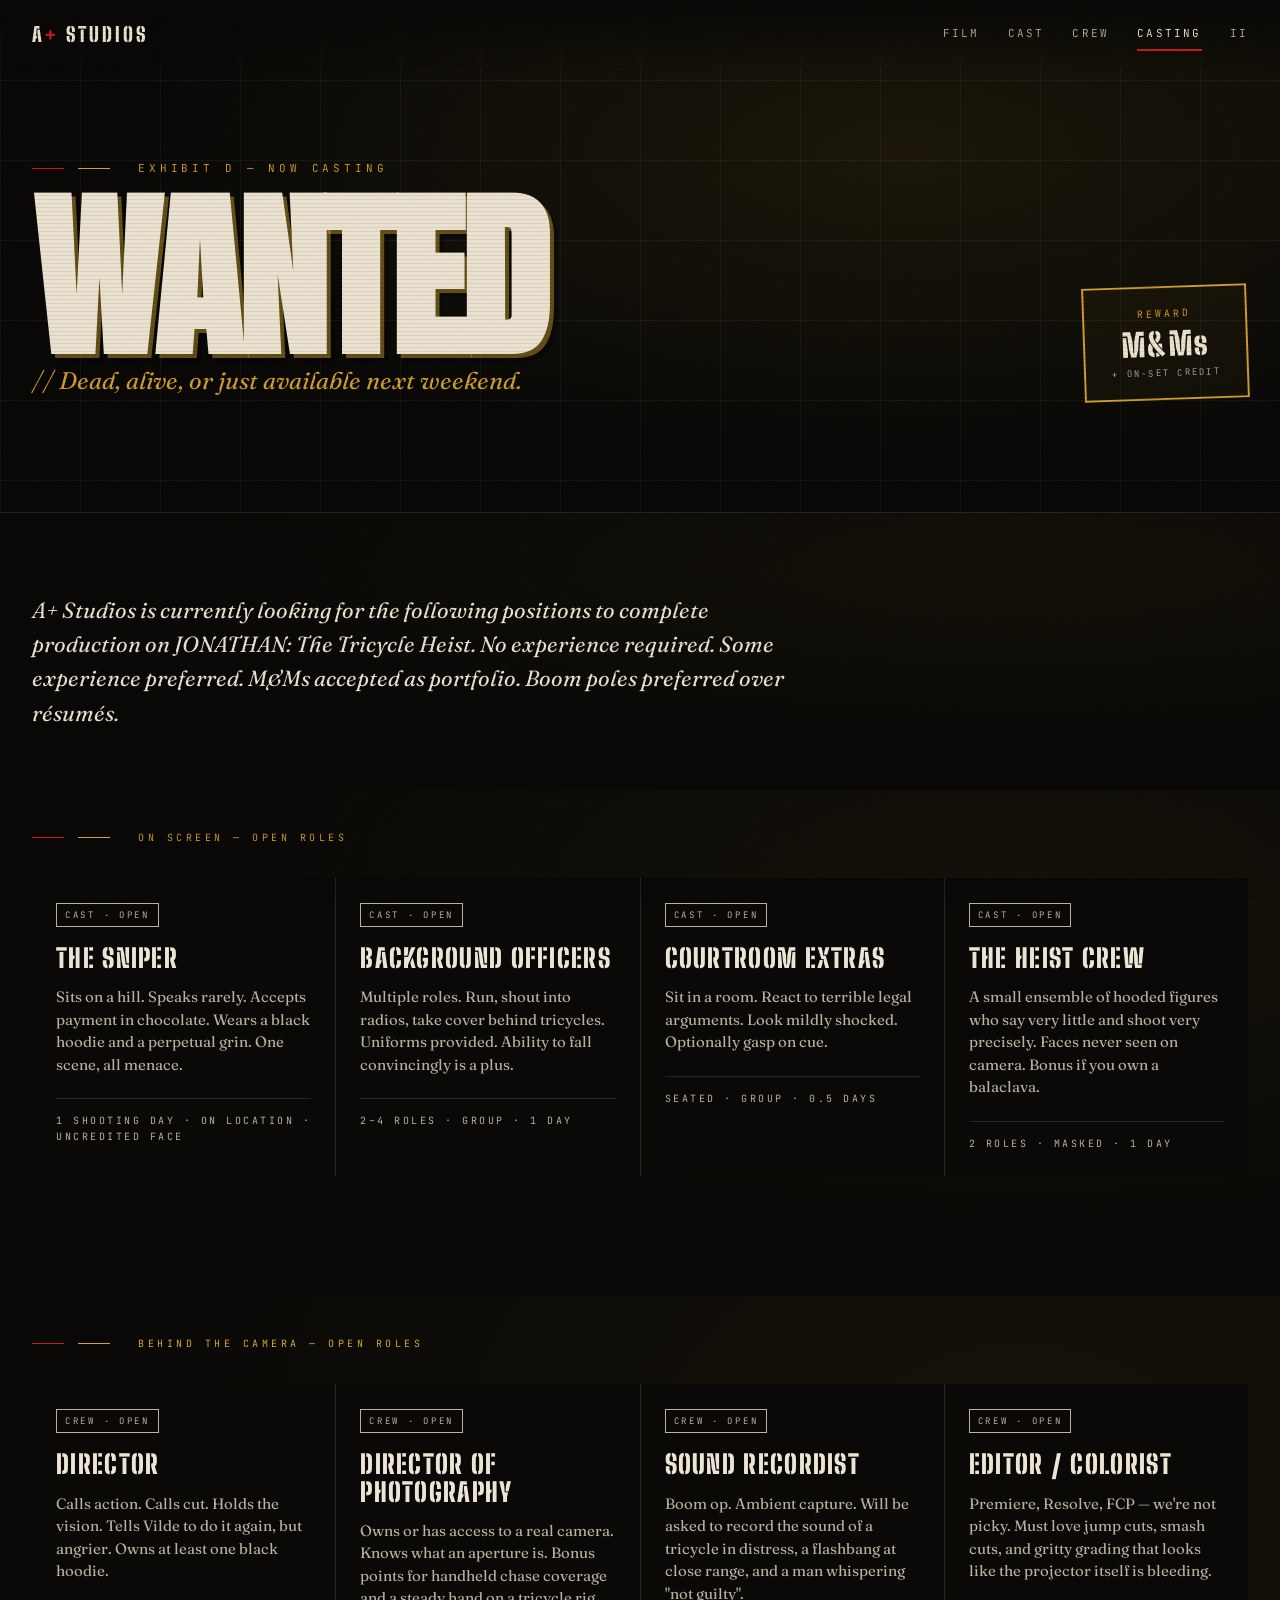
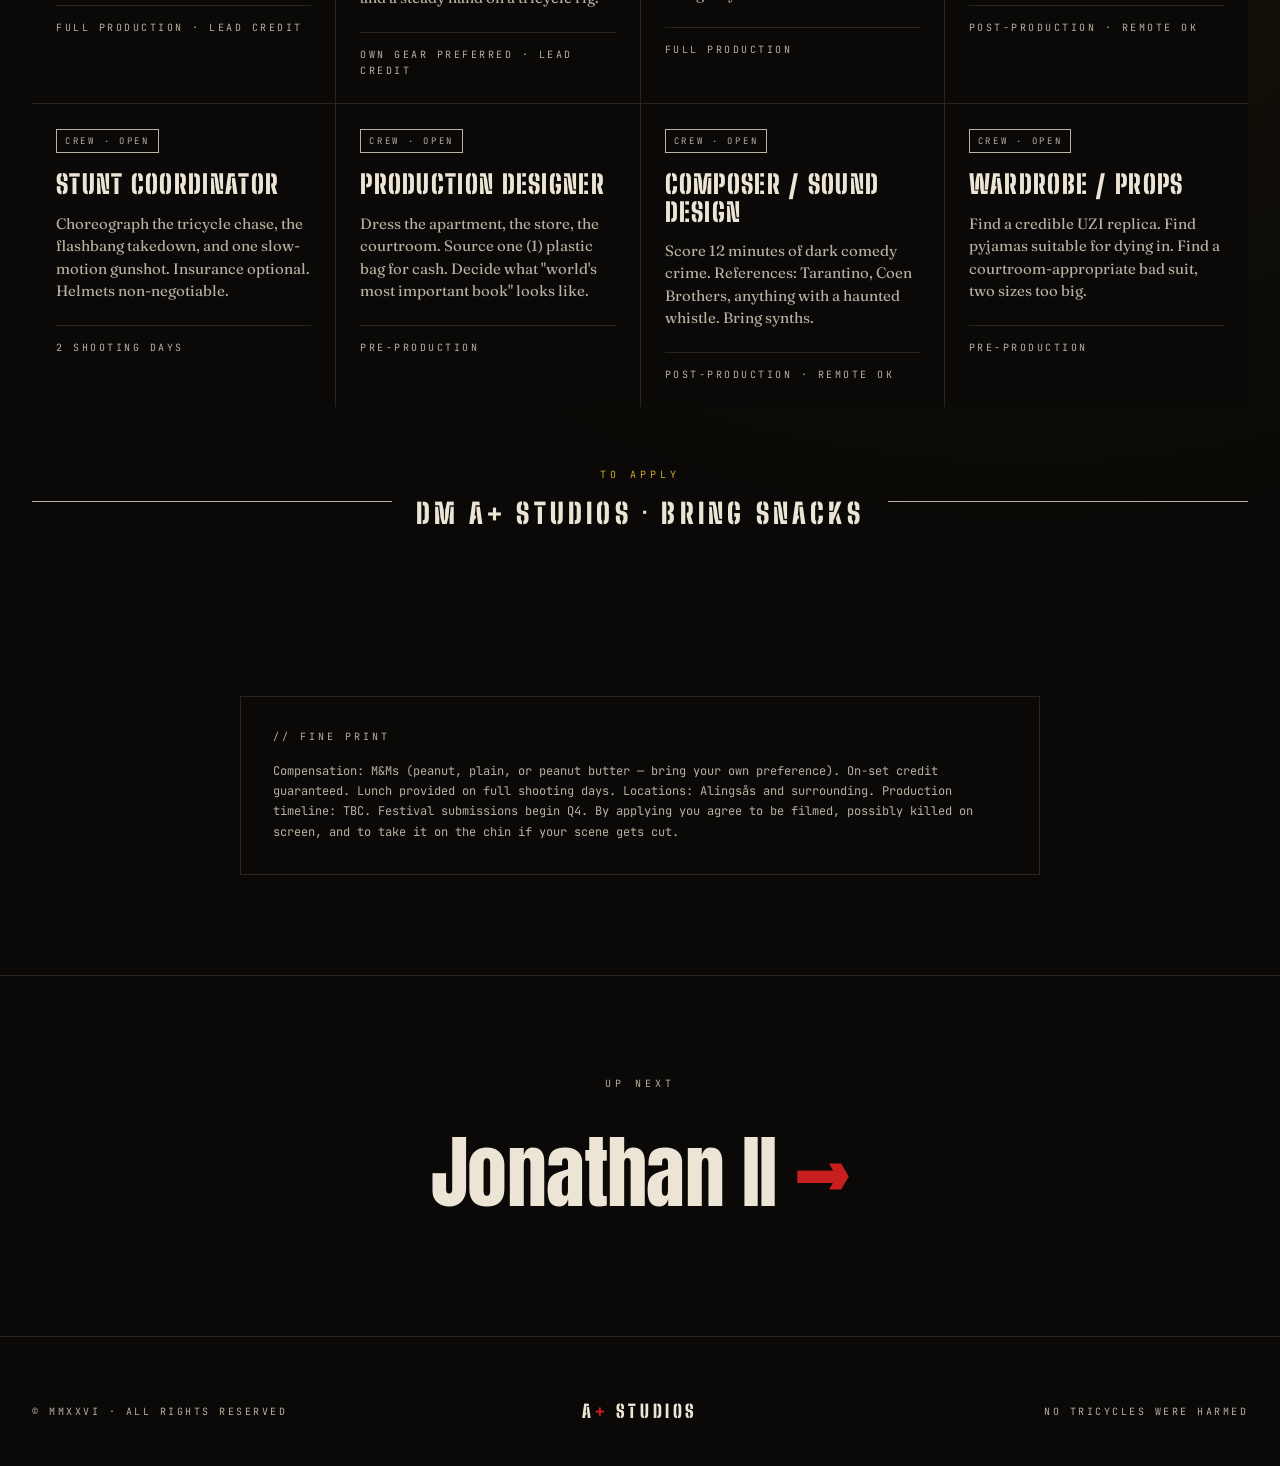
==== casting.html @ 8ca0fcd7 "Add files via upload" ====
<!DOCTYPE html>
<html lang="en">
<head>
<meta charset="UTF-8" />
<meta name="viewport" content="width=device-width, initial-scale=1.0" />
<title>Casting — JONATHAN: The Tricycle Heist</title>
<link rel="preconnect" href="https://fonts.googleapis.com" />
<link rel="preconnect" href="https://fonts.gstatic.com" crossorigin />
<link href="https://fonts.googleapis.com/css2?family=Anton&family=Big+Shoulders+Stencil+Display:wght@400;700;900&family=Fraunces:ital,opsz,wght@0,9..144,400;0,9..144,700;1,9..144,400&family=JetBrains+Mono:wght@400;500;700&display=swap" rel="stylesheet" />
<link rel="stylesheet" href="styles.css" />
</head>
<body>

<nav>
  <div class="logo"><a href="index.html">A<span>+</span> STUDIOS</a></div>
  <div class="nav-links">
    <a href="index.html">Film</a>
    <a href="cast.html">Cast</a>
    <a href="crew.html">Crew</a>
    <a href="casting.html" class="current">Casting</a>
    <a href="jonathan-ii.html">II</a>
  </div>
</nav>

<!-- ============ PAGE HERO ============ -->
<section class="page-hero" style="background: radial-gradient(ellipse at 70% 30%, rgba(212, 167, 44, 0.10) 0%, transparent 60%), var(--ink);">
  <div class="page-hero-inner">
    <div class="page-kicker" style="color: var(--piss);">
      <span style="background:var(--piss);width:32px;height:1px;display:inline-block;margin-right:14px;"></span>
      Exhibit D — Now Casting
    </div>

    <div class="casting-header">
      <div>
        <h1 class="wanted-title">WANTED</h1>
        <p class="wanted-sub">// Dead, alive, or just available next weekend.</p>
      </div>
      <div class="reward-box">
        <div class="reward-label">Reward</div>
        <div class="reward-amount">M&amp;Ms</div>
        <div class="reward-fine">+ on-set credit</div>
      </div>
    </div>
  </div>
</section>

<!-- ============ INTRO ============ -->
<section class="section casting-section" style="padding-top: 80px; padding-bottom: 60px;">
  <p style="font-family:'Fraunces',serif;font-style:italic;font-size:clamp(18px,2vw,22px);color:var(--bone);max-width:780px;line-height:1.55;">
    A+ Studios is currently looking for the following positions to complete production on <em>JONATHAN: The Tricycle Heist</em>. No experience required. Some experience preferred. M&amp;Ms accepted as portfolio. Boom poles preferred over résumés.
  </p>
</section>

<!-- ============ ON-SCREEN ============ -->
<section class="section casting-section" style="padding-top: 40px; padding-bottom: 60px;">
  <div class="section-label" style="color: var(--piss);">
    <span style="background:var(--piss);width:32px;height:1px;display:inline-block;margin-right:14px;"></span>
    On Screen — Open Roles
  </div>

  <div class="open-grid">
    <div class="open-card">
      <div class="open-tag">CAST · OPEN</div>
      <div class="open-role">The Sniper</div>
      <p class="open-desc">Sits on a hill. Speaks rarely. Accepts payment in chocolate. Wears a black hoodie and a perpetual grin. One scene, all menace.</p>
      <div class="open-meta">1 SHOOTING DAY · ON LOCATION · UNCREDITED FACE</div>
    </div>
    <div class="open-card">
      <div class="open-tag">CAST · OPEN</div>
      <div class="open-role">Background Officers</div>
      <p class="open-desc">Multiple roles. Run, shout into radios, take cover behind tricycles. Uniforms provided. Ability to fall convincingly is a plus.</p>
      <div class="open-meta">2–4 ROLES · GROUP · 1 DAY</div>
    </div>
    <div class="open-card">
      <div class="open-tag">CAST · OPEN</div>
      <div class="open-role">Courtroom Extras</div>
      <p class="open-desc">Sit in a room. React to terrible legal arguments. Look mildly shocked. Optionally gasp on cue.</p>
      <div class="open-meta">SEATED · GROUP · 0.5 DAYS</div>
    </div>
    <div class="open-card">
      <div class="open-tag">CAST · OPEN</div>
      <div class="open-role">The Heist Crew</div>
      <p class="open-desc">A small ensemble of hooded figures who say very little and shoot very precisely. Faces never seen on camera. Bonus if you own a balaclava.</p>
      <div class="open-meta">2 ROLES · MASKED · 1 DAY</div>
    </div>
  </div>
</section>

<!-- ============ BEHIND CAMERA ============ -->
<section class="section casting-section" style="padding-top: 40px;">
  <div class="section-label" style="color: var(--piss);">
    <span style="background:var(--piss);width:32px;height:1px;display:inline-block;margin-right:14px;"></span>
    Behind the Camera — Open Roles
  </div>

  <div class="open-grid">
    <div class="open-card">
      <div class="open-tag">CREW · OPEN</div>
      <div class="open-role">Director</div>
      <p class="open-desc">Calls action. Calls cut. Holds the vision. Tells Vilde to do it again, but angrier. Owns at least one black hoodie.</p>
      <div class="open-meta">FULL PRODUCTION · LEAD CREDIT</div>
    </div>
    <div class="open-card">
      <div class="open-tag">CREW · OPEN</div>
      <div class="open-role">Director of Photography</div>
      <p class="open-desc">Owns or has access to a real camera. Knows what an aperture is. Bonus points for handheld chase coverage and a steady hand on a tricycle rig.</p>
      <div class="open-meta">OWN GEAR PREFERRED · LEAD CREDIT</div>
    </div>
    <div class="open-card">
      <div class="open-tag">CREW · OPEN</div>
      <div class="open-role">Sound Recordist</div>
      <p class="open-desc">Boom op. Ambient capture. Will be asked to record the sound of a tricycle in distress, a flashbang at close range, and a man whispering "not guilty".</p>
      <div class="open-meta">FULL PRODUCTION</div>
    </div>
    <div class="open-card">
      <div class="open-tag">CREW · OPEN</div>
      <div class="open-role">Editor / Colorist</div>
      <p class="open-desc">Premiere, Resolve, FCP — we're not picky. Must love jump cuts, smash cuts, and gritty grading that looks like the projector itself is bleeding.</p>
      <div class="open-meta">POST-PRODUCTION · REMOTE OK</div>
    </div>
    <div class="open-card">
      <div class="open-tag">CREW · OPEN</div>
      <div class="open-role">Stunt Coordinator</div>
      <p class="open-desc">Choreograph the tricycle chase, the flashbang takedown, and one slow-motion gunshot. Insurance optional. Helmets non-negotiable.</p>
      <div class="open-meta">2 SHOOTING DAYS</div>
    </div>
    <div class="open-card">
      <div class="open-tag">CREW · OPEN</div>
      <div class="open-role">Production Designer</div>
      <p class="open-desc">Dress the apartment, the store, the courtroom. Source one (1) plastic bag for cash. Decide what "world's most important book" looks like.</p>
      <div class="open-meta">PRE-PRODUCTION</div>
    </div>
    <div class="open-card">
      <div class="open-tag">CREW · OPEN</div>
      <div class="open-role">Composer / Sound Design</div>
      <p class="open-desc">Score 12 minutes of dark comedy crime. References: Tarantino, Coen Brothers, anything with a haunted whistle. Bring synths.</p>
      <div class="open-meta">POST-PRODUCTION · REMOTE OK</div>
    </div>
    <div class="open-card">
      <div class="open-tag">CREW · OPEN</div>
      <div class="open-role">Wardrobe / Props</div>
      <p class="open-desc">Find a credible UZI replica. Find pyjamas suitable for dying in. Find a courtroom-appropriate bad suit, two sizes too big.</p>
      <div class="open-meta">PRE-PRODUCTION</div>
    </div>
  </div>

  <!-- apply CTA -->
  <div class="apply-cta">
    <div class="apply-line"></div>
    <div class="apply-text">
      <span class="apply-kicker">To Apply</span>
      <span class="apply-body">DM A+ Studios · Bring Snacks</span>
    </div>
    <div class="apply-line"></div>
  </div>
</section>

<!-- ============ FINE PRINT ============ -->
<section class="section" style="padding-top: 40px; padding-bottom: 100px;">
  <div style="border: 1px solid var(--evidence); padding: 32px; max-width: 800px; margin: 0 auto;">
    <div style="font-family:'JetBrains Mono',monospace;font-size:10px;color:var(--bone-dim);letter-spacing:0.3em;text-transform:uppercase;margin-bottom:16px;">
      // Fine Print
    </div>
    <p style="font-family:'JetBrains Mono',monospace;font-size:12px;color:var(--bone-dim);line-height:1.7;">
      Compensation: M&amp;Ms (peanut, plain, or peanut butter — bring your own preference). On-set credit guaranteed. Lunch provided on full shooting days. Locations: Alingsås and surrounding. Production timeline: TBC. Festival submissions begin Q4. By applying you agree to be filmed, possibly killed on screen, and to take it on the chin if your scene gets cut.
    </p>
  </div>
</section>

<!-- ============ NEXT CTA ============ -->
<section class="next-cta">
  <div class="next-kicker">Up Next</div>
  <a href="jonathan-ii.html">Jonathan II</a>
</section>

<!-- ============ FOOTER ============ -->
<footer>
  <div class="left">© MMXXVI · All Rights Reserved</div>
  <div class="center">A<span>+</span> STUDIOS</div>
  <div class="right">No tricycles were harmed</div>
</footer>

</body>
</html>
---- styles.css ----
/* ============================================================
   JONATHAN: The Tricycle Heist — A+ Studios
   Shared stylesheet
   ============================================================ */

:root {
  --bone: #ece4d4;
  --bone-dim: #b8b0a0;
  --ink: #0a0907;
  --ink-2: #14110d;
  --blood: #c81e1e;
  --blood-dark: #7a1010;
  --piss: #d4a72c;
  --evidence: #2a261f;
  --grid: rgba(236, 228, 212, 0.06);
}

* { box-sizing: border-box; margin: 0; padding: 0; }

html { scroll-behavior: smooth; }

body {
  background: var(--ink);
  color: var(--bone);
  font-family: 'JetBrains Mono', monospace;
  font-size: 14px;
  line-height: 1.6;
  overflow-x: hidden;
  position: relative;
}

/* film grain overlay */
body::before {
  content: '';
  position: fixed;
  inset: 0;
  pointer-events: none;
  z-index: 100;
  opacity: 0.18;
  mix-blend-mode: overlay;
  background-image: url("data:image/svg+xml;utf8,<svg xmlns='http://www.w3.org/2000/svg' width='200' height='200'><filter id='n'><feTurbulence type='fractalNoise' baseFrequency='0.9' numOctaves='3' stitchTiles='stitch'/><feColorMatrix values='0 0 0 0 0  0 0 0 0 0  0 0 0 0 0  0 0 0 1.2 0'/></filter><rect width='100%25' height='100%25' filter='url(%23n)'/></svg>");
}

body::after {
  content: '';
  position: fixed;
  inset: 0;
  pointer-events: none;
  z-index: 99;
  background: repeating-linear-gradient(
    to bottom,
    transparent 0,
    transparent 3px,
    rgba(0,0,0,0.18) 3px,
    rgba(0,0,0,0.18) 4px
  );
  opacity: 0.35;
}

/* ============ NAV ============ */
nav {
  position: fixed;
  top: 0; left: 0; right: 0;
  z-index: 50;
  padding: 18px 32px;
  display: flex;
  justify-content: space-between;
  align-items: center;
  background: linear-gradient(to bottom, rgba(10,9,7,0.95), rgba(10,9,7,0));
  backdrop-filter: blur(2px);
}

.logo a {
  font-family: 'Big Shoulders Stencil Display', sans-serif;
  font-weight: 900;
  font-size: 20px;
  letter-spacing: 0.15em;
  color: var(--bone);
  text-decoration: none;
}
.logo span { color: var(--blood); }

.nav-links {
  display: flex;
  gap: 28px;
  font-family: 'JetBrains Mono', monospace;
  font-size: 11px;
  text-transform: uppercase;
  letter-spacing: 0.2em;
}
.nav-links a {
  color: var(--bone-dim);
  text-decoration: none;
  transition: color 0.2s;
  position: relative;
}
.nav-links a:hover { color: var(--blood); }
.nav-links a.current {
  color: var(--bone);
}
.nav-links a.current::after {
  content: '';
  position: absolute;
  left: 0; right: 0;
  bottom: -8px;
  height: 2px;
  background: var(--blood);
}

/* ============ HERO (landing) ============ */
.hero {
  min-height: 100vh;
  padding: 120px 32px 60px;
  display: flex;
  flex-direction: column;
  justify-content: center;
  position: relative;
  background:
    radial-gradient(ellipse at 30% 80%, rgba(200, 30, 30, 0.12) 0%, transparent 60%),
    radial-gradient(ellipse at 70% 20%, rgba(212, 167, 44, 0.08) 0%, transparent 60%),
    var(--ink);
  overflow: hidden;
}

.hero::before {
  content: '';
  position: absolute;
  inset: 0;
  background-image:
    linear-gradient(var(--grid) 1px, transparent 1px),
    linear-gradient(90deg, var(--grid) 1px, transparent 1px);
  background-size: 80px 80px;
  pointer-events: none;
}

.hero-meta {
  display: flex;
  align-items: center;
  gap: 16px;
  margin-bottom: 24px;
  font-size: 11px;
  text-transform: uppercase;
  letter-spacing: 0.3em;
  color: var(--bone-dim);
  position: relative;
  z-index: 2;
  animation: fadeUp 0.8s ease-out 0.2s backwards;
}
.hero-meta .line {
  height: 1px;
  width: 60px;
  background: var(--blood);
}

.presents {
  font-size: 11px;
  text-transform: uppercase;
  letter-spacing: 0.4em;
  color: var(--bone-dim);
  margin-bottom: 8px;
  position: relative;
  z-index: 2;
  animation: fadeUp 0.8s ease-out 0.3s backwards;
}

.title-block { position: relative; z-index: 2; }

.title-main {
  font-family: 'Anton', sans-serif;
  font-size: clamp(80px, 18vw, 280px);
  line-height: 0.85;
  letter-spacing: -0.02em;
  color: var(--bone);
  text-shadow:
    4px 4px 0 var(--blood-dark),
    8px 8px 0 rgba(0,0,0,0.4);
  animation: fadeUp 1.2s ease-out 0.5s backwards;
  margin-bottom: 8px;
}

.title-sub {
  font-family: 'Big Shoulders Stencil Display', sans-serif;
  font-weight: 900;
  font-size: clamp(20px, 4vw, 56px);
  letter-spacing: 0.05em;
  color: var(--blood);
  margin-bottom: 32px;
  animation: fadeUp 1.2s ease-out 0.7s backwards;
  display: inline-block;
  border-top: 2px solid var(--blood);
  border-bottom: 2px solid var(--blood);
  padding: 6px 0;
}

.tagline {
  font-family: 'Fraunces', serif;
  font-style: italic;
  font-size: clamp(18px, 2.4vw, 28px);
  color: var(--bone);
  max-width: 600px;
  margin-bottom: 48px;
  line-height: 1.3;
  animation: fadeUp 1s ease-out 0.9s backwards;
  position: relative;
  z-index: 2;
}

.badges {
  display: flex;
  flex-wrap: wrap;
  gap: 16px;
  align-items: center;
  position: relative;
  z-index: 2;
  animation: fadeUp 1s ease-out 1.1s backwards;
}

.badge {
  border: 1px solid var(--bone-dim);
  padding: 8px 14px;
  font-size: 10px;
  text-transform: uppercase;
  letter-spacing: 0.25em;
  color: var(--bone-dim);
}
.badge.rated {
  background: var(--bone);
  color: var(--ink);
  border: 2px solid var(--bone);
  font-family: 'Big Shoulders Stencil Display', sans-serif;
  font-weight: 900;
  letter-spacing: 0.15em;
  font-size: 14px;
  padding: 6px 14px;
}
.badge.danger { border-color: var(--blood); color: var(--blood); }

.marquee {
  margin-top: 80px;
  border-top: 1px solid var(--bone-dim);
  border-bottom: 1px solid var(--bone-dim);
  padding: 12px 0;
  overflow: hidden;
  white-space: nowrap;
  position: relative;
  z-index: 2;
}
.marquee-track {
  display: inline-block;
  animation: scroll 35s linear infinite;
  font-family: 'Big Shoulders Stencil Display', sans-serif;
  font-weight: 900;
  font-size: 18px;
  letter-spacing: 0.15em;
  color: var(--bone);
}
.marquee-track span { color: var(--blood); margin: 0 22px; }
.marquee-track .item { margin: 0 24px; }

@keyframes scroll {
  from { transform: translateX(0); }
  to { transform: translateX(-50%); }
}
@keyframes fadeUp {
  from { opacity: 0; transform: translateY(30px); }
  to { opacity: 1; transform: translateY(0); }
}

/* ============ PAGE HEADER (subpages) ============ */
.page-hero {
  padding: 160px 32px 80px;
  position: relative;
  background:
    radial-gradient(ellipse at 70% 30%, rgba(200, 30, 30, 0.08) 0%, transparent 60%),
    var(--ink);
  border-bottom: 1px solid var(--evidence);
  overflow: hidden;
}

.page-hero::before {
  content: '';
  position: absolute;
  inset: 0;
  background-image:
    linear-gradient(var(--grid) 1px, transparent 1px),
    linear-gradient(90deg, var(--grid) 1px, transparent 1px);
  background-size: 80px 80px;
  pointer-events: none;
}

.page-hero-inner {
  max-width: 1400px;
  margin: 0 auto;
  position: relative;
  z-index: 2;
}

.page-kicker {
  display: flex;
  align-items: center;
  gap: 14px;
  font-size: 11px;
  text-transform: uppercase;
  letter-spacing: 0.35em;
  color: var(--blood);
  margin-bottom: 24px;
}
.page-kicker::before {
  content: '';
  width: 32px; height: 1px;
  background: var(--blood);
}

.page-title {
  font-family: 'Anton', sans-serif;
  font-size: clamp(80px, 16vw, 220px);
  line-height: 0.85;
  letter-spacing: -0.02em;
  color: var(--bone);
  text-shadow:
    4px 4px 0 var(--blood-dark),
    8px 8px 0 rgba(0,0,0,0.4);
  margin-bottom: 16px;
}

.page-sub {
  font-family: 'Fraunces', serif;
  font-style: italic;
  font-size: clamp(18px, 2.4vw, 28px);
  color: var(--bone);
  max-width: 700px;
  line-height: 1.3;
}

/* ============ SECTION ============ */
.section {
  padding: 120px 32px;
  max-width: 1400px;
  margin: 0 auto;
  position: relative;
}

.section-label {
  display: flex;
  align-items: center;
  gap: 14px;
  font-size: 10px;
  text-transform: uppercase;
  letter-spacing: 0.35em;
  color: var(--blood);
  margin-bottom: 32px;
}
.section-label::before {
  content: '';
  width: 32px; height: 1px;
  background: var(--blood);
}

/* ============ CASE FILE ============ */
.case-file {
  display: grid;
  grid-template-columns: 1fr 1fr;
  gap: 80px;
  align-items: start;
}

.case-stamp {
  border: 2px dashed var(--bone-dim);
  padding: 32px;
  background: rgba(20, 17, 13, 0.5);
  position: relative;
}
.case-stamp::before {
  content: 'CONFIDENTIAL';
  position: absolute;
  top: 18px;
  right: -6px;
  transform: rotate(8deg);
  background: var(--blood);
  color: var(--bone);
  padding: 4px 12px;
  font-family: 'Big Shoulders Stencil Display', sans-serif;
  font-weight: 900;
  font-size: 14px;
  letter-spacing: 0.15em;
}
.case-stamp h3 {
  font-family: 'Big Shoulders Stencil Display', sans-serif;
  font-weight: 900;
  font-size: 32px;
  letter-spacing: 0.1em;
  color: var(--bone);
  margin-bottom: 4px;
}
.case-stamp .case-num {
  font-size: 11px;
  color: var(--bone-dim);
  letter-spacing: 0.2em;
  margin-bottom: 24px;
}

.case-row {
  display: grid;
  grid-template-columns: 130px 1fr;
  padding: 12px 0;
  border-bottom: 1px solid rgba(184, 176, 160, 0.15);
  font-size: 13px;
}
.case-row:last-child { border: none; }
.case-row .k {
  color: var(--bone-dim);
  text-transform: uppercase;
  font-size: 10px;
  letter-spacing: 0.2em;
  padding-top: 3px;
}
.case-row .v { color: var(--bone); }
.case-row .v.guilty {
  color: var(--blood);
  font-family: 'Big Shoulders Stencil Display', sans-serif;
  font-weight: 900;
  font-size: 18px;
  letter-spacing: 0.1em;
}

.synopsis-text {
  font-family: 'Fraunces', serif;
  font-size: 19px;
  line-height: 1.65;
  color: var(--bone);
}
.synopsis-text p { margin-bottom: 20px; }
.synopsis-text p:first-child::first-letter {
  font-size: 64px;
  float: left;
  line-height: 0.9;
  padding: 6px 12px 0 0;
  color: var(--blood);
  font-weight: 700;
}

/* ============ QUOTE ============ */
.quote-section {
  padding: 100px 32px;
  text-align: center;
  background:
    linear-gradient(180deg, transparent, rgba(200, 30, 30, 0.05), transparent),
    var(--ink);
  border-top: 1px solid var(--evidence);
  border-bottom: 1px solid var(--evidence);
}

.quote-mark {
  font-family: 'Fraunces', serif;
  font-size: 120px;
  line-height: 0.5;
  color: var(--blood);
  margin-bottom: 24px;
}

.quote-text {
  font-family: 'Fraunces', serif;
  font-style: italic;
  font-size: clamp(28px, 4.5vw, 60px);
  line-height: 1.15;
  color: var(--bone);
  max-width: 1100px;
  margin: 0 auto 32px;
  font-weight: 400;
}
.quote-text em { color: var(--blood); font-style: italic; }

.quote-attr {
  font-size: 11px;
  text-transform: uppercase;
  letter-spacing: 0.4em;
  color: var(--bone-dim);
}

/* ============ EXPLORE GRID (homepage) ============ */
.explore-title {
  font-family: 'Anton', sans-serif;
  font-size: clamp(40px, 7vw, 90px);
  line-height: 0.9;
  letter-spacing: -0.01em;
  color: var(--bone);
  margin-bottom: 48px;
}

.explore-grid {
  display: grid;
  grid-template-columns: repeat(auto-fit, minmax(260px, 1fr));
  gap: 1px;
  background: var(--evidence);
}

.explore-card {
  display: block;
  background: var(--ink);
  padding: 32px 28px;
  text-decoration: none;
  color: var(--bone);
  position: relative;
  transition: background 0.3s, transform 0.3s;
  min-height: 240px;
}
.explore-card:hover {
  background: var(--ink-2);
  transform: translateY(-4px);
}
.explore-card:hover .explore-arrow {
  transform: translateX(8px);
  color: var(--blood);
}
.explore-card.piss:hover .explore-arrow { color: var(--piss); }
.explore-card.blood:hover { background: rgba(122, 16, 16, 0.15); }

.explore-num {
  font-family: 'JetBrains Mono', monospace;
  font-size: 11px;
  color: var(--bone-dim);
  letter-spacing: 0.2em;
  margin-bottom: 20px;
}
.explore-name {
  font-family: 'Anton', sans-serif;
  font-size: 42px;
  letter-spacing: -0.01em;
  color: var(--bone);
  line-height: 1;
  margin-bottom: 18px;
}
.explore-card.piss .explore-name { color: var(--piss); }
.explore-card.blood .explore-name { color: var(--blood); }

.explore-desc {
  font-family: 'Fraunces', serif;
  font-style: italic;
  font-size: 15px;
  color: var(--bone-dim);
  line-height: 1.5;
  margin-bottom: 32px;
}
.explore-arrow {
  font-family: 'Big Shoulders Stencil Display', sans-serif;
  font-weight: 900;
  font-size: 26px;
  color: var(--bone);
  transition: transform 0.3s, color 0.3s;
  position: absolute;
  bottom: 28px;
  left: 28px;
}

/* ============ CREDITS (CAST/CREW) ============ */
.credits {
  display: flex;
  flex-direction: column;
  max-width: 1200px;
}

.credit-row {
  display: grid;
  grid-template-columns: 1fr auto 1fr;
  align-items: center;
  gap: 24px;
  padding: 22px 0;
  border-bottom: 1px solid var(--evidence);
  transition: padding 0.25s, border-color 0.25s;
}
.credit-row:hover {
  padding-left: 12px;
  border-bottom-color: var(--blood);
}
.credit-row:hover .credit-dot {
  background: var(--blood);
  box-shadow: 0 0 0 4px rgba(200, 30, 30, 0.15);
}

.credit-role {
  font-family: 'Big Shoulders Stencil Display', sans-serif;
  font-weight: 900;
  font-size: clamp(22px, 3.2vw, 38px);
  letter-spacing: 0.05em;
  color: var(--bone);
  text-transform: uppercase;
}

.credit-dot {
  width: 8px;
  height: 8px;
  border-radius: 50%;
  background: var(--bone-dim);
  transition: background 0.25s, box-shadow 0.25s;
}

.credit-name {
  font-family: 'JetBrains Mono', monospace;
  font-size: clamp(14px, 1.6vw, 18px);
  color: var(--bone);
  text-align: right;
  letter-spacing: 0.02em;
}

/* ============ CHARACTER BIOS (cast page) ============ */
.bios-grid {
  display: grid;
  grid-template-columns: repeat(auto-fit, minmax(300px, 1fr));
  gap: 1px;
  background: var(--evidence);
  margin-top: 60px;
}
.bio-card {
  background: var(--ink);
  padding: 28px;
  position: relative;
  transition: background 0.25s;
}
.bio-card:hover { background: var(--ink-2); }
.bio-num {
  font-family: 'JetBrains Mono', monospace;
  font-size: 10px;
  color: var(--bone-dim);
  letter-spacing: 0.25em;
  margin-bottom: 14px;
}
.bio-character {
  font-family: 'Big Shoulders Stencil Display', sans-serif;
  font-weight: 900;
  font-size: 28px;
  letter-spacing: 0.05em;
  color: var(--bone);
  line-height: 1;
  margin-bottom: 6px;
}
.bio-actor {
  font-family: 'JetBrains Mono', monospace;
  font-size: 11px;
  color: var(--blood);
  letter-spacing: 0.2em;
  margin-bottom: 16px;
  text-transform: uppercase;
}
.bio-desc {
  font-family: 'Fraunces', serif;
  font-size: 15px;
  color: var(--bone-dim);
  line-height: 1.55;
}

/* ============ ROLE CARDS (crew page) ============ */
.role-grid {
  display: grid;
  grid-template-columns: repeat(auto-fit, minmax(280px, 1fr));
  gap: 1px;
  background: var(--evidence);
  margin-top: 60px;
}
.role-card {
  background: var(--ink);
  padding: 32px 28px;
  transition: background 0.25s;
}
.role-card:hover { background: var(--ink-2); }
.role-card .role-num {
  font-family: 'JetBrains Mono', monospace;
  font-size: 10px;
  color: var(--bone-dim);
  letter-spacing: 0.25em;
  margin-bottom: 16px;
}
.role-card .role-title {
  font-family: 'Big Shoulders Stencil Display', sans-serif;
  font-weight: 900;
  font-size: 30px;
  letter-spacing: 0.05em;
  color: var(--bone);
  line-height: 1;
  margin-bottom: 12px;
}
.role-card .role-people {
  font-family: 'JetBrains Mono', monospace;
  font-size: 12px;
  color: var(--blood);
  letter-spacing: 0.15em;
  margin-bottom: 16px;
  text-transform: uppercase;
}
.role-card .role-desc {
  font-family: 'Fraunces', serif;
  font-size: 15px;
  color: var(--bone-dim);
  line-height: 1.55;
}

/* ============ CASTING CALL ============ */
.casting-section {
  background:
    radial-gradient(ellipse at 80% 20%, rgba(212, 167, 44, 0.06) 0%, transparent 60%),
    var(--ink);
}

.casting-header {
  display: flex;
  justify-content: space-between;
  align-items: flex-end;
  gap: 32px;
  margin-bottom: 32px;
  flex-wrap: wrap;
}

.wanted-title {
  font-family: 'Anton', sans-serif;
  font-size: clamp(60px, 14vw, 200px);
  line-height: 0.85;
  letter-spacing: -0.02em;
  color: var(--bone);
  text-shadow:
    4px 4px 0 rgba(212, 167, 44, 0.5),
    8px 8px 0 rgba(0, 0, 0, 0.3);
}
.wanted-sub {
  font-family: 'Fraunces', serif;
  font-style: italic;
  font-size: clamp(16px, 2vw, 24px);
  color: var(--piss);
  margin-top: 8px;
}

.reward-box {
  border: 2px solid var(--piss);
  padding: 18px 26px;
  text-align: center;
  background: rgba(212, 167, 44, 0.04);
  transform: rotate(-2deg);
}
.reward-label {
  font-size: 10px;
  text-transform: uppercase;
  letter-spacing: 0.3em;
  color: var(--piss);
  margin-bottom: 6px;
}
.reward-amount {
  font-family: 'Big Shoulders Stencil Display', sans-serif;
  font-weight: 900;
  font-size: 32px;
  color: var(--bone);
  letter-spacing: 0.05em;
  line-height: 1;
}
.reward-fine {
  font-size: 9px;
  text-transform: uppercase;
  letter-spacing: 0.25em;
  color: var(--bone-dim);
  margin-top: 6px;
}

.open-grid {
  display: grid;
  grid-template-columns: repeat(auto-fill, minmax(280px, 1fr));
  gap: 1px;
  background: var(--evidence);
  margin-bottom: 60px;
}

.open-card {
  background: var(--ink);
  padding: 24px;
  transition: background 0.25s, transform 0.25s;
  position: relative;
}
.open-card:hover { background: var(--ink-2); }
.open-card:hover .open-tag {
  color: var(--piss);
  border-color: var(--piss);
}
.open-tag {
  display: inline-block;
  font-size: 9px;
  text-transform: uppercase;
  letter-spacing: 0.3em;
  color: var(--bone-dim);
  border: 1px solid var(--bone-dim);
  padding: 4px 8px;
  margin-bottom: 18px;
  transition: color 0.25s, border-color 0.25s;
}
.open-role {
  font-family: 'Big Shoulders Stencil Display', sans-serif;
  font-weight: 900;
  font-size: 26px;
  letter-spacing: 0.05em;
  color: var(--bone);
  line-height: 1.05;
  margin-bottom: 14px;
  text-transform: uppercase;
}
.open-desc {
  font-family: 'Fraunces', serif;
  font-size: 15px;
  color: var(--bone-dim);
  line-height: 1.5;
  margin-bottom: 22px;
}
.open-meta {
  font-family: 'JetBrains Mono', monospace;
  font-size: 10px;
  text-transform: uppercase;
  letter-spacing: 0.25em;
  color: var(--bone-dim);
  padding-top: 14px;
  border-top: 1px solid var(--evidence);
}

.apply-cta {
  display: flex;
  align-items: center;
  gap: 24px;
  margin-top: 40px;
}
.apply-line {
  flex: 1;
  height: 1px;
  background: var(--bone-dim);
}
.apply-text { text-align: center; }
.apply-kicker {
  display: block;
  font-size: 10px;
  text-transform: uppercase;
  letter-spacing: 0.4em;
  color: var(--piss);
  margin-bottom: 8px;
}
.apply-body {
  font-family: 'Big Shoulders Stencil Display', sans-serif;
  font-weight: 900;
  font-size: clamp(18px, 2.4vw, 28px);
  letter-spacing: 0.15em;
  color: var(--bone);
  text-transform: uppercase;
}

/* ============ SEQUEL PAGE ============ */
.sequel-hero {
  min-height: 100vh;
  padding: 140px 32px 80px;
  display: flex;
  flex-direction: column;
  justify-content: center;
  position: relative;
  background:
    radial-gradient(ellipse at center, rgba(200, 30, 30, 0.18) 0%, transparent 70%),
    var(--ink);
  text-align: center;
  overflow: hidden;
  border-bottom: 1px solid var(--evidence);
}
.sequel-hero::before {
  content: 'II';
  position: absolute;
  top: 50%;
  left: 50%;
  transform: translate(-50%, -50%);
  font-family: 'Anton', sans-serif;
  font-size: clamp(280px, 60vw, 900px);
  line-height: 0.8;
  color: rgba(200, 30, 30, 0.05);
  pointer-events: none;
  letter-spacing: -0.05em;
}

.sequel-content { position: relative; z-index: 2; }

.upcoming {
  font-family: 'JetBrains Mono', monospace;
  font-size: 11px;
  text-transform: uppercase;
  letter-spacing: 0.5em;
  color: var(--blood);
  margin-bottom: 24px;
  display: inline-block;
  padding: 8px 16px;
  border: 1px solid var(--blood);
}

.sequel-title {
  font-family: 'Anton', sans-serif;
  font-size: clamp(60px, 13vw, 220px);
  line-height: 0.9;
  color: var(--bone);
  letter-spacing: -0.01em;
  margin-bottom: 8px;
}
.sequel-title em { color: var(--blood); font-style: normal; }

.sequel-sub {
  font-family: 'Big Shoulders Stencil Display', sans-serif;
  font-weight: 900;
  font-size: clamp(18px, 3.2vw, 44px);
  letter-spacing: 0.2em;
  color: var(--piss);
  margin-bottom: 40px;
}

.sequel-blurb {
  font-family: 'Fraunces', serif;
  font-style: italic;
  font-size: clamp(18px, 2.2vw, 26px);
  color: var(--bone-dim);
  max-width: 720px;
  margin: 0 auto 48px;
  line-height: 1.5;
}

.release {
  font-family: 'Big Shoulders Stencil Display', sans-serif;
  font-weight: 900;
  font-size: 14px;
  letter-spacing: 0.4em;
  color: var(--bone);
  padding: 16px 32px;
  border: 2px solid var(--bone);
  display: inline-block;
  text-transform: uppercase;
}

/* ============ LEAKED INTEL (sequel page) ============ */
.intel-grid {
  display: grid;
  grid-template-columns: repeat(auto-fit, minmax(260px, 1fr));
  gap: 1px;
  background: var(--evidence);
  margin-top: 48px;
}
.intel-card {
  background: var(--ink);
  padding: 28px;
  position: relative;
  overflow: hidden;
}
.intel-card::before {
  content: 'CLASSIFIED';
  position: absolute;
  top: 12px;
  right: -28px;
  transform: rotate(35deg);
  background: var(--blood);
  color: var(--bone);
  padding: 3px 32px;
  font-family: 'Big Shoulders Stencil Display', sans-serif;
  font-weight: 900;
  font-size: 9px;
  letter-spacing: 0.2em;
}
.intel-tag {
  font-family: 'JetBrains Mono', monospace;
  font-size: 10px;
  color: var(--bone-dim);
  letter-spacing: 0.25em;
  margin-bottom: 14px;
  text-transform: uppercase;
}
.intel-content {
  font-family: 'JetBrains Mono', monospace;
  font-size: 13px;
  color: var(--bone);
  line-height: 1.55;
}
.intel-content .redacted {
  background: var(--bone);
  color: var(--bone);
  user-select: none;
  padding: 0 4px;
  border-radius: 1px;
}
.intel-content .redacted-blood {
  background: var(--blood-dark);
  color: var(--blood-dark);
  user-select: none;
  padding: 0 4px;
}

/* ============ NEXT-PAGE CTA ============ */
.next-cta {
  padding: 100px 32px;
  text-align: center;
  border-top: 1px solid var(--evidence);
}
.next-cta .next-kicker {
  font-size: 10px;
  text-transform: uppercase;
  letter-spacing: 0.4em;
  color: var(--bone-dim);
  margin-bottom: 16px;
}
.next-cta a {
  font-family: 'Anton', sans-serif;
  font-size: clamp(36px, 7vw, 80px);
  color: var(--bone);
  text-decoration: none;
  letter-spacing: -0.01em;
  transition: color 0.25s, letter-spacing 0.25s;
  position: relative;
  display: inline-block;
}
.next-cta a:hover { color: var(--blood); letter-spacing: 0.01em; }
.next-cta a::after {
  content: ' →';
  color: var(--blood);
}

/* ============ FOOTER ============ */
footer {
  padding: 60px 32px 40px;
  border-top: 1px solid var(--evidence);
  display: grid;
  grid-template-columns: 1fr auto 1fr;
  gap: 32px;
  align-items: center;
  font-size: 10px;
  text-transform: uppercase;
  letter-spacing: 0.25em;
  color: var(--bone-dim);
}
footer .center {
  text-align: center;
  font-family: 'Big Shoulders Stencil Display', sans-serif;
  font-weight: 900;
  font-size: 18px;
  letter-spacing: 0.2em;
  color: var(--bone);
}
footer .center span { color: var(--blood); }
footer .right { text-align: right; }

/* ============ DECORATIVE TRICYCLE ============ */
.tricycle {
  position: absolute;
  bottom: 80px;
  right: 32px;
  width: 140px;
  opacity: 0.7;
  z-index: 2;
  animation: roll 4s ease-in-out infinite;
}
@keyframes roll {
  0%, 100% { transform: translateX(0); }
  50% { transform: translateX(-10px); }
}

/* ============ RESPONSIVE ============ */
@media (max-width: 880px) {
  nav { padding: 14px 20px; }
  .nav-links { gap: 14px; font-size: 10px; }
  .hero { padding: 100px 20px 40px; }
  .page-hero { padding: 120px 20px 60px; }
  .section { padding: 80px 20px; }
  .case-file { grid-template-columns: 1fr; gap: 40px; }
  .quote-section { padding: 70px 20px; }
  .sequel-hero { padding: 120px 20px 60px; }
  .credit-row {
    grid-template-columns: 1fr;
    gap: 6px;
    padding: 16px 0;
  }
  .credit-row:hover { padding-left: 0; }
  .credit-name { text-align: left; }
  .credit-dot { display: none; }
  .casting-header { flex-direction: column; align-items: flex-start; }
  .reward-box { align-self: flex-start; }
  .apply-cta { flex-direction: column; gap: 12px; }
  .apply-line { width: 60px; }
  .next-cta { padding: 60px 20px; }
  footer {
    grid-template-columns: 1fr;
    text-align: center;
  }
  footer .right { text-align: center; }
  .tricycle { display: none; }
}
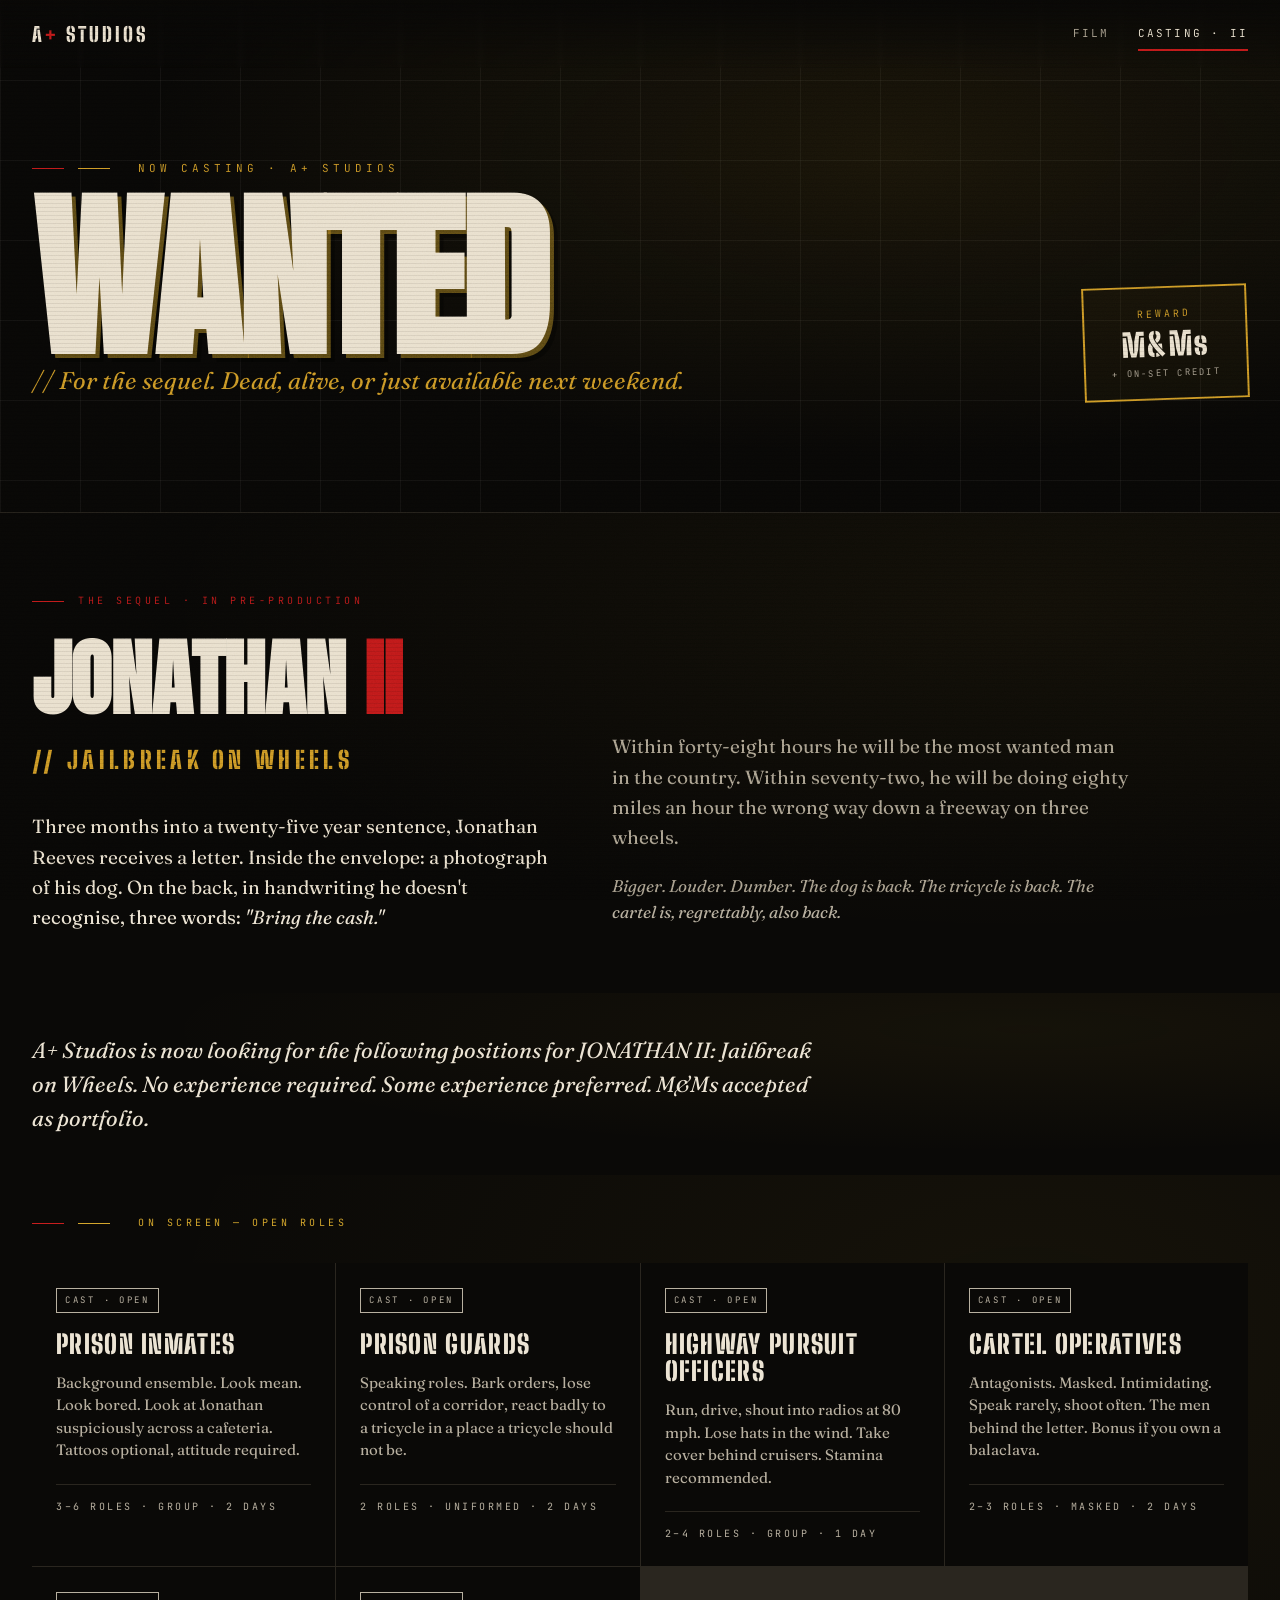
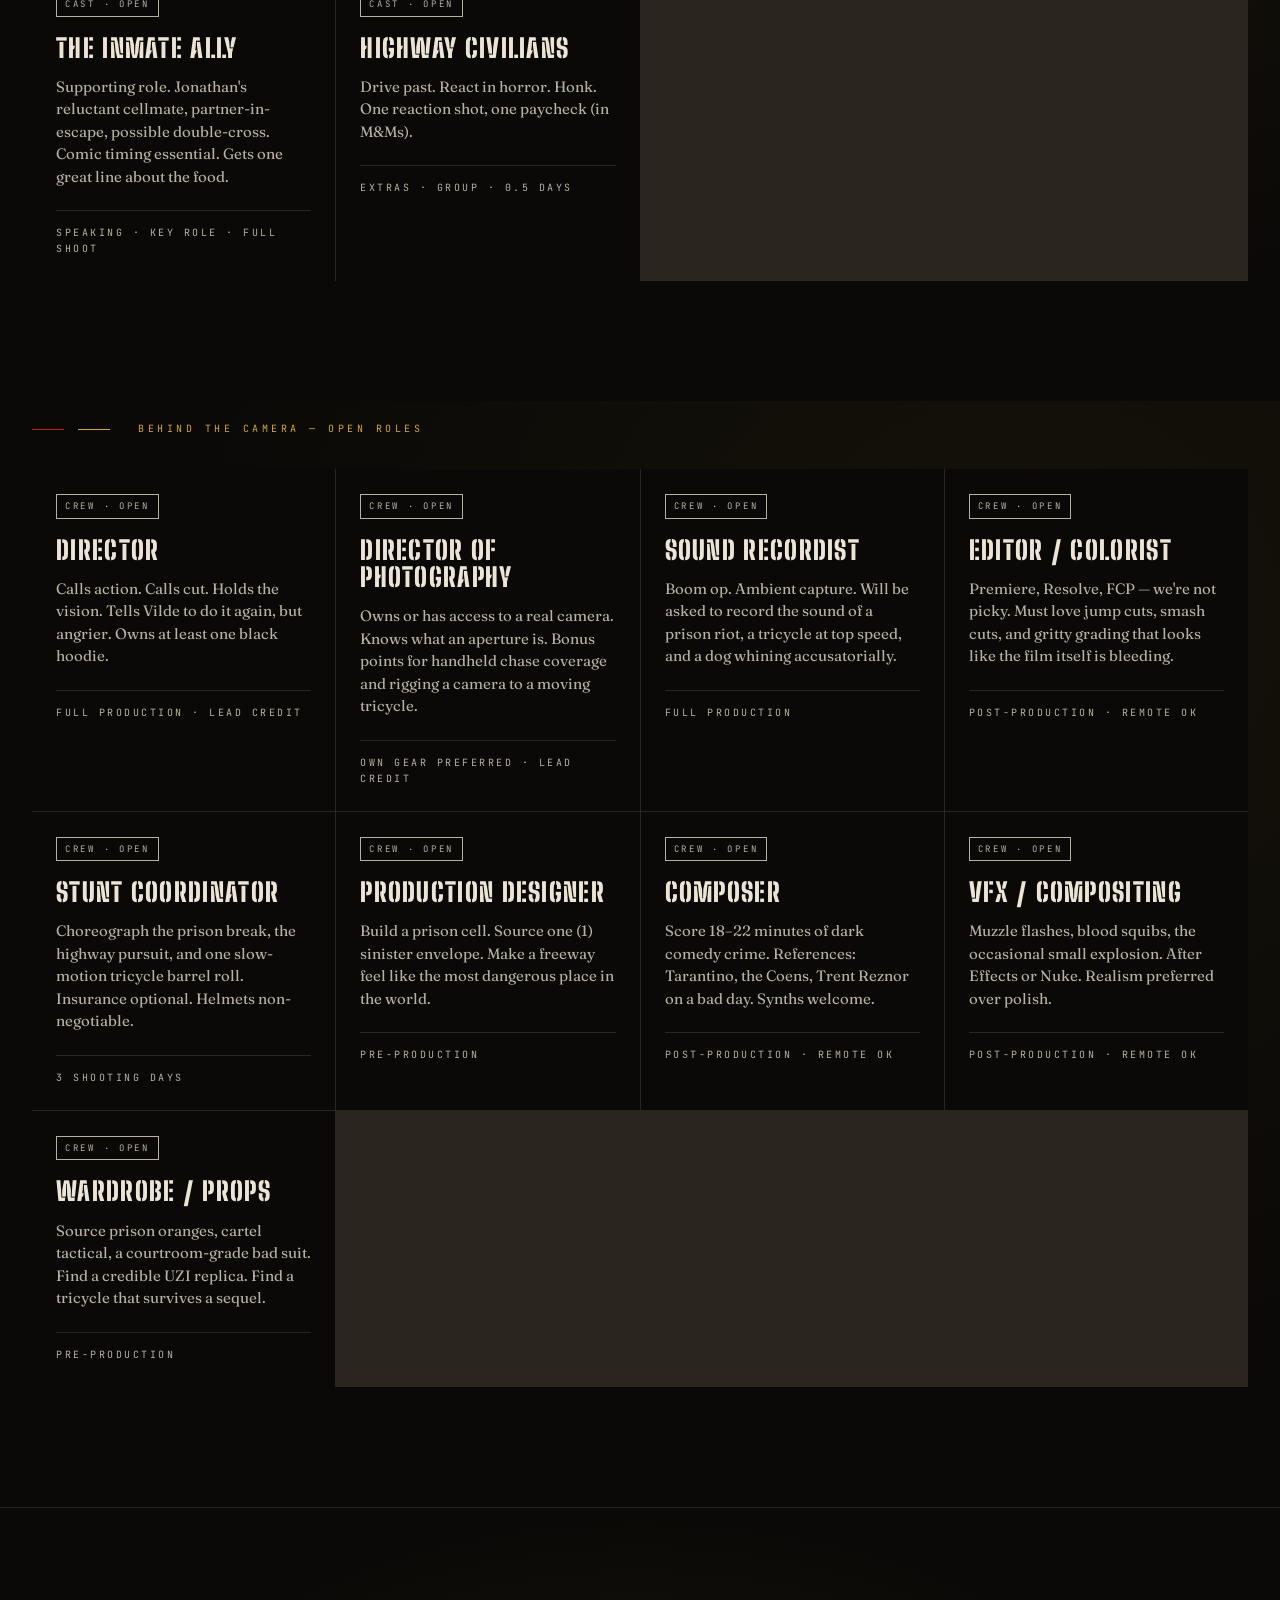
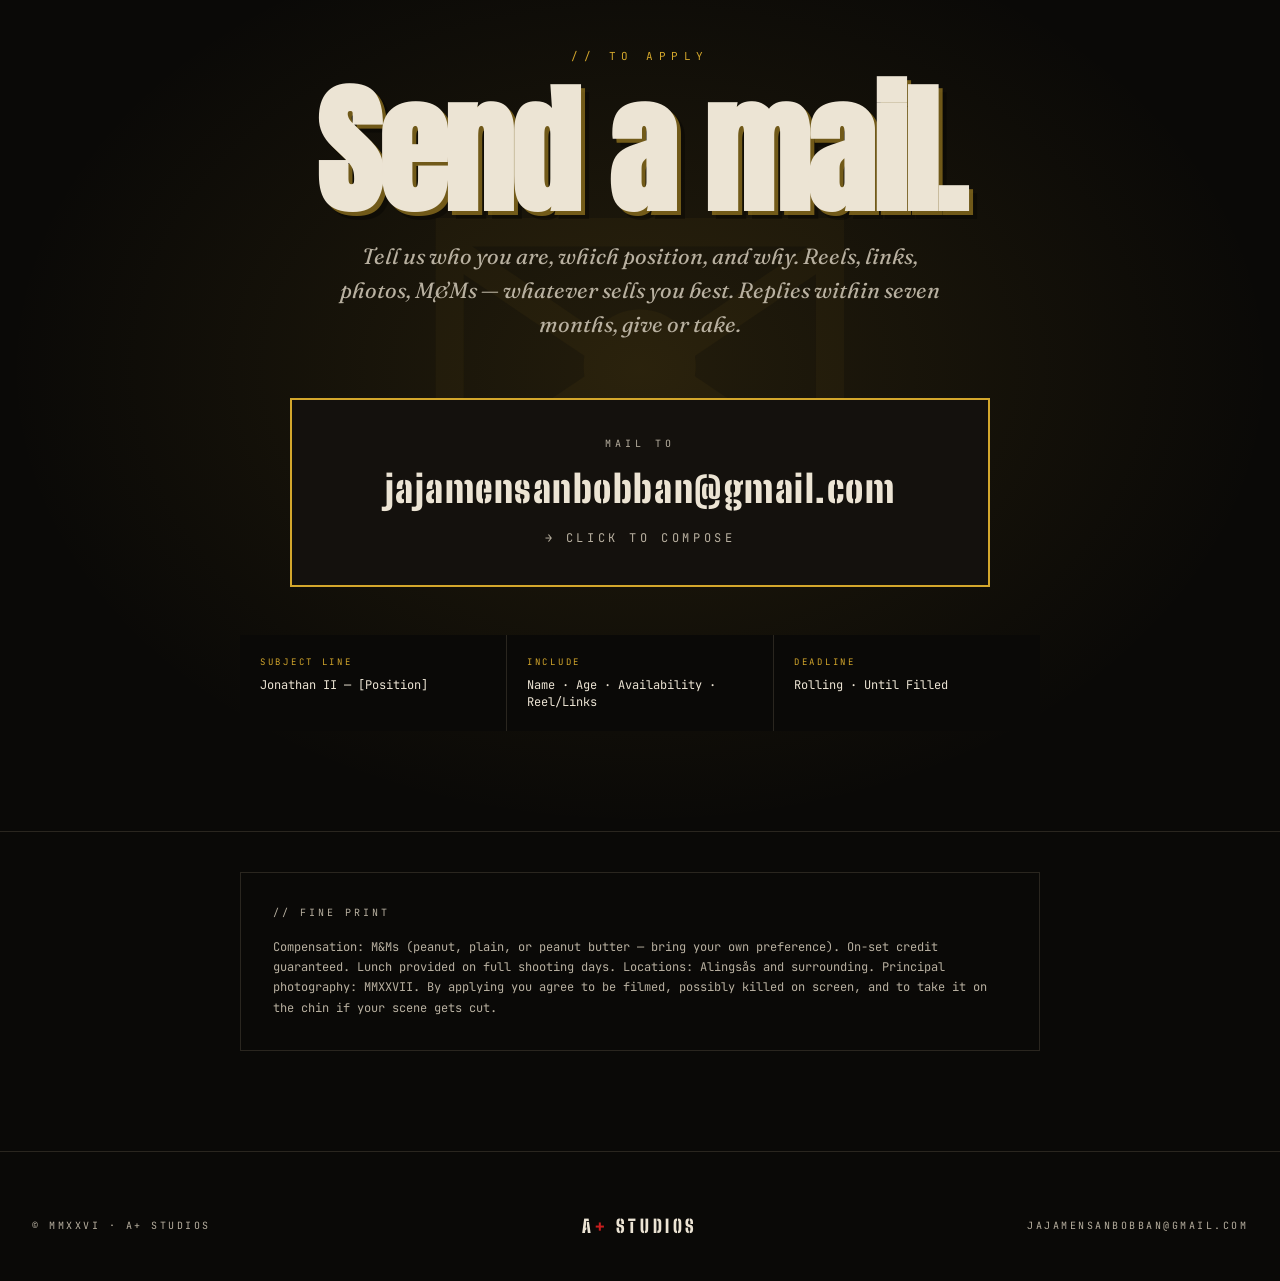
==== commit 2d47ccd5: "Add files via upload" ====
--- a/casting.html
+++ b/casting.html
@@ -3,7 +3,7 @@
 <head>
 <meta charset="UTF-8" />
 <meta name="viewport" content="width=device-width, initial-scale=1.0" />
-<title>Casting — JONATHAN: The Tricycle Heist</title>
+<title>Casting · JONATHAN II — A+ Studios</title>
 <link rel="preconnect" href="https://fonts.googleapis.com" />
 <link rel="preconnect" href="https://fonts.gstatic.com" crossorigin />
 <link href="https://fonts.googleapis.com/css2?family=Anton&family=Big+Shoulders+Stencil+Display:wght@400;700;900&family=Fraunces:ital,opsz,wght@0,9..144,400;0,9..144,700;1,9..144,400&family=JetBrains+Mono:wght@400;500;700&display=swap" rel="stylesheet" />
@@ -15,10 +15,7 @@
   <div class="logo"><a href="index.html">A<span>+</span> STUDIOS</a></div>
   <div class="nav-links">
     <a href="index.html">Film</a>
-    <a href="cast.html">Cast</a>
-    <a href="crew.html">Crew</a>
-    <a href="casting.html" class="current">Casting</a>
-    <a href="jonathan-ii.html">II</a>
+    <a href="casting.html" class="current">Casting · II</a>
   </div>
 </nav>
 
@@ -27,13 +24,13 @@
   <div class="page-hero-inner">
     <div class="page-kicker" style="color: var(--piss);">
       <span style="background:var(--piss);width:32px;height:1px;display:inline-block;margin-right:14px;"></span>
-      Exhibit D — Now Casting
+      Now Casting · A+ Studios
     </div>
 
     <div class="casting-header">
       <div>
         <h1 class="wanted-title">WANTED</h1>
-        <p class="wanted-sub">// Dead, alive, or just available next weekend.</p>
+        <p class="wanted-sub">// For the sequel. Dead, alive, or just available next weekend.</p>
       </div>
       <div class="reward-box">
         <div class="reward-label">Reward</div>
@@ -44,10 +41,37 @@
   </div>
 </section>
 
+<!-- ============ ABOUT II ============ -->
+<section class="section casting-section" style="padding-top: 80px; padding-bottom: 60px;">
+  <div class="section-label" style="color: var(--blood);">The Sequel · In Pre-Production</div>
+
+  <div style="display: grid; grid-template-columns: 1fr 1fr; gap: 60px; align-items: start; max-width: 1100px;">
+    <div>
+      <h2 style="font-family:'Anton',sans-serif;font-size:clamp(40px,7vw,84px);line-height:0.9;letter-spacing:-0.01em;color:var(--bone);margin-bottom:24px;">
+        JONATHAN <em style="color:var(--blood);font-style:normal;">II</em>
+      </h2>
+      <div style="font-family:'Big Shoulders Stencil Display',sans-serif;font-weight:900;font-size:24px;letter-spacing:0.18em;color:var(--piss);margin-bottom:32px;">
+        // JAILBREAK ON WHEELS
+      </div>
+      <p style="font-family:'Fraunces',serif;font-size:19px;color:var(--bone);line-height:1.6;">
+        Three months into a twenty-five year sentence, Jonathan Reeves receives a letter. Inside the envelope: a photograph of his dog. On the back, in handwriting he doesn't recognise, three words: <em>"Bring the cash."</em>
+      </p>
+    </div>
+    <div>
+      <p style="font-family:'Fraunces',serif;font-size:19px;color:var(--bone-dim);line-height:1.6;margin-top:90px;">
+        Within forty-eight hours he will be the most wanted man in the country. Within seventy-two, he will be doing eighty miles an hour the wrong way down a freeway on three wheels.
+      </p>
+      <p style="font-family:'Fraunces',serif;font-style:italic;font-size:17px;color:var(--bone-dim);line-height:1.55;margin-top:20px;">
+        Bigger. Louder. Dumber. The dog is back. The tricycle is back. The cartel is, regrettably, also back.
+      </p>
+    </div>
+  </div>
+</section>
+
 <!-- ============ INTRO ============ -->
-<section class="section casting-section" style="padding-top: 80px; padding-bottom: 60px;">
+<section class="section casting-section" style="padding-top: 40px; padding-bottom: 40px;">
   <p style="font-family:'Fraunces',serif;font-style:italic;font-size:clamp(18px,2vw,22px);color:var(--bone);max-width:780px;line-height:1.55;">
-    A+ Studios is currently looking for the following positions to complete production on <em>JONATHAN: The Tricycle Heist</em>. No experience required. Some experience preferred. M&amp;Ms accepted as portfolio. Boom poles preferred over résumés.
+    A+ Studios is now looking for the following positions for <em>JONATHAN II: Jailbreak on Wheels</em>. No experience required. Some experience preferred. M&amp;Ms accepted as portfolio.
   </p>
 </section>
 
@@ -61,33 +85,45 @@
   <div class="open-grid">
     <div class="open-card">
       <div class="open-tag">CAST · OPEN</div>
-      <div class="open-role">The Sniper</div>
-      <p class="open-desc">Sits on a hill. Speaks rarely. Accepts payment in chocolate. Wears a black hoodie and a perpetual grin. One scene, all menace.</p>
-      <div class="open-meta">1 SHOOTING DAY · ON LOCATION · UNCREDITED FACE</div>
-    </div>
-    <div class="open-card">
-      <div class="open-tag">CAST · OPEN</div>
-      <div class="open-role">Background Officers</div>
-      <p class="open-desc">Multiple roles. Run, shout into radios, take cover behind tricycles. Uniforms provided. Ability to fall convincingly is a plus.</p>
+      <div class="open-role">Prison Inmates</div>
+      <p class="open-desc">Background ensemble. Look mean. Look bored. Look at Jonathan suspiciously across a cafeteria. Tattoos optional, attitude required.</p>
+      <div class="open-meta">3–6 ROLES · GROUP · 2 DAYS</div>
+    </div>
+    <div class="open-card">
+      <div class="open-tag">CAST · OPEN</div>
+      <div class="open-role">Prison Guards</div>
+      <p class="open-desc">Speaking roles. Bark orders, lose control of a corridor, react badly to a tricycle in a place a tricycle should not be.</p>
+      <div class="open-meta">2 ROLES · UNIFORMED · 2 DAYS</div>
+    </div>
+    <div class="open-card">
+      <div class="open-tag">CAST · OPEN</div>
+      <div class="open-role">Highway Pursuit Officers</div>
+      <p class="open-desc">Run, drive, shout into radios at 80 mph. Lose hats in the wind. Take cover behind cruisers. Stamina recommended.</p>
       <div class="open-meta">2–4 ROLES · GROUP · 1 DAY</div>
     </div>
     <div class="open-card">
       <div class="open-tag">CAST · OPEN</div>
-      <div class="open-role">Courtroom Extras</div>
-      <p class="open-desc">Sit in a room. React to terrible legal arguments. Look mildly shocked. Optionally gasp on cue.</p>
-      <div class="open-meta">SEATED · GROUP · 0.5 DAYS</div>
-    </div>
-    <div class="open-card">
-      <div class="open-tag">CAST · OPEN</div>
-      <div class="open-role">The Heist Crew</div>
-      <p class="open-desc">A small ensemble of hooded figures who say very little and shoot very precisely. Faces never seen on camera. Bonus if you own a balaclava.</p>
-      <div class="open-meta">2 ROLES · MASKED · 1 DAY</div>
+      <div class="open-role">Cartel Operatives</div>
+      <p class="open-desc">Antagonists. Masked. Intimidating. Speak rarely, shoot often. The men behind the letter. Bonus if you own a balaclava.</p>
+      <div class="open-meta">2–3 ROLES · MASKED · 2 DAYS</div>
+    </div>
+    <div class="open-card">
+      <div class="open-tag">CAST · OPEN</div>
+      <div class="open-role">The Inmate Ally</div>
+      <p class="open-desc">Supporting role. Jonathan's reluctant cellmate, partner-in-escape, possible double-cross. Comic timing essential. Gets one great line about the food.</p>
+      <div class="open-meta">SPEAKING · KEY ROLE · FULL SHOOT</div>
+    </div>
+    <div class="open-card">
+      <div class="open-tag">CAST · OPEN</div>
+      <div class="open-role">Highway Civilians</div>
+      <p class="open-desc">Drive past. React in horror. Honk. One reaction shot, one paycheck (in M&amp;Ms).</p>
+      <div class="open-meta">EXTRAS · GROUP · 0.5 DAYS</div>
     </div>
   </div>
 </section>
 
 <!-- ============ BEHIND CAMERA ============ -->
-<section class="section casting-section" style="padding-top: 40px;">
+<section class="section casting-section" style="padding-top: 20px; padding-bottom: 60px;">
   <div class="section-label" style="color: var(--piss);">
     <span style="background:var(--piss);width:32px;height:1px;display:inline-block;margin-right:14px;"></span>
     Behind the Camera — Open Roles
@@ -103,55 +139,83 @@
     <div class="open-card">
       <div class="open-tag">CREW · OPEN</div>
       <div class="open-role">Director of Photography</div>
-      <p class="open-desc">Owns or has access to a real camera. Knows what an aperture is. Bonus points for handheld chase coverage and a steady hand on a tricycle rig.</p>
+      <p class="open-desc">Owns or has access to a real camera. Knows what an aperture is. Bonus points for handheld chase coverage and rigging a camera to a moving tricycle.</p>
       <div class="open-meta">OWN GEAR PREFERRED · LEAD CREDIT</div>
     </div>
     <div class="open-card">
       <div class="open-tag">CREW · OPEN</div>
       <div class="open-role">Sound Recordist</div>
-      <p class="open-desc">Boom op. Ambient capture. Will be asked to record the sound of a tricycle in distress, a flashbang at close range, and a man whispering "not guilty".</p>
+      <p class="open-desc">Boom op. Ambient capture. Will be asked to record the sound of a prison riot, a tricycle at top speed, and a dog whining accusatorially.</p>
       <div class="open-meta">FULL PRODUCTION</div>
     </div>
     <div class="open-card">
       <div class="open-tag">CREW · OPEN</div>
       <div class="open-role">Editor / Colorist</div>
-      <p class="open-desc">Premiere, Resolve, FCP — we're not picky. Must love jump cuts, smash cuts, and gritty grading that looks like the projector itself is bleeding.</p>
+      <p class="open-desc">Premiere, Resolve, FCP — we're not picky. Must love jump cuts, smash cuts, and gritty grading that looks like the film itself is bleeding.</p>
       <div class="open-meta">POST-PRODUCTION · REMOTE OK</div>
     </div>
     <div class="open-card">
       <div class="open-tag">CREW · OPEN</div>
       <div class="open-role">Stunt Coordinator</div>
-      <p class="open-desc">Choreograph the tricycle chase, the flashbang takedown, and one slow-motion gunshot. Insurance optional. Helmets non-negotiable.</p>
-      <div class="open-meta">2 SHOOTING DAYS</div>
+      <p class="open-desc">Choreograph the prison break, the highway pursuit, and one slow-motion tricycle barrel roll. Insurance optional. Helmets non-negotiable.</p>
+      <div class="open-meta">3 SHOOTING DAYS</div>
     </div>
     <div class="open-card">
       <div class="open-tag">CREW · OPEN</div>
       <div class="open-role">Production Designer</div>
-      <p class="open-desc">Dress the apartment, the store, the courtroom. Source one (1) plastic bag for cash. Decide what "world's most important book" looks like.</p>
+      <p class="open-desc">Build a prison cell. Source one (1) sinister envelope. Make a freeway feel like the most dangerous place in the world.</p>
       <div class="open-meta">PRE-PRODUCTION</div>
     </div>
     <div class="open-card">
       <div class="open-tag">CREW · OPEN</div>
-      <div class="open-role">Composer / Sound Design</div>
-      <p class="open-desc">Score 12 minutes of dark comedy crime. References: Tarantino, Coen Brothers, anything with a haunted whistle. Bring synths.</p>
+      <div class="open-role">Composer</div>
+      <p class="open-desc">Score 18–22 minutes of dark comedy crime. References: Tarantino, the Coens, Trent Reznor on a bad day. Synths welcome.</p>
       <div class="open-meta">POST-PRODUCTION · REMOTE OK</div>
     </div>
     <div class="open-card">
       <div class="open-tag">CREW · OPEN</div>
+      <div class="open-role">VFX / Compositing</div>
+      <p class="open-desc">Muzzle flashes, blood squibs, the occasional small explosion. After Effects or Nuke. Realism preferred over polish.</p>
+      <div class="open-meta">POST-PRODUCTION · REMOTE OK</div>
+    </div>
+    <div class="open-card">
+      <div class="open-tag">CREW · OPEN</div>
       <div class="open-role">Wardrobe / Props</div>
-      <p class="open-desc">Find a credible UZI replica. Find pyjamas suitable for dying in. Find a courtroom-appropriate bad suit, two sizes too big.</p>
+      <p class="open-desc">Source prison oranges, cartel tactical, a courtroom-grade bad suit. Find a credible UZI replica. Find a tricycle that survives a sequel.</p>
       <div class="open-meta">PRE-PRODUCTION</div>
     </div>
   </div>
-
-  <!-- apply CTA -->
-  <div class="apply-cta">
-    <div class="apply-line"></div>
-    <div class="apply-text">
-      <span class="apply-kicker">To Apply</span>
-      <span class="apply-body">DM A+ Studios · Bring Snacks</span>
-    </div>
-    <div class="apply-line"></div>
+</section>
+
+<!-- ============ EMAIL CTA — THE BIG ONE ============ -->
+<section class="apply-block">
+  <div class="apply-inner">
+    <div class="apply-eyebrow">// To Apply</div>
+    <h2 class="apply-title">Send a mail.</h2>
+    <p class="apply-lede">
+      Tell us who you are, which position, and why. Reels, links, photos, M&amp;Ms — whatever sells you best. Replies within seven months, give or take.
+    </p>
+
+    <a href="mailto:jajamensanbobban@gmail.com?subject=Jonathan%20II%20%E2%80%94%20Casting%20Application&amp;body=Hi%20A%2B%20Studios%2C%0A%0APosition%3A%20%0AName%3A%20%0AAge%3A%20%0AAvailability%3A%20%0AAbout%20me%3A%20%0AReferences%2Flinks%3A%20%0A%0A" class="email-card">
+      <div class="email-label">Mail to</div>
+      <div class="email-address">jajamensanbobban@gmail.com</div>
+      <div class="email-action">→ Click to compose</div>
+    </a>
+
+    <div class="apply-meta">
+      <div class="apply-meta-item">
+        <div class="apply-meta-k">Subject Line</div>
+        <div class="apply-meta-v">Jonathan II — [Position]</div>
+      </div>
+      <div class="apply-meta-item">
+        <div class="apply-meta-k">Include</div>
+        <div class="apply-meta-v">Name · Age · Availability · Reel/Links</div>
+      </div>
+      <div class="apply-meta-item">
+        <div class="apply-meta-k">Deadline</div>
+        <div class="apply-meta-v">Rolling · Until Filled</div>
+      </div>
+    </div>
   </div>
 </section>
 
@@ -162,22 +226,16 @@
       // Fine Print
     </div>
     <p style="font-family:'JetBrains Mono',monospace;font-size:12px;color:var(--bone-dim);line-height:1.7;">
-      Compensation: M&amp;Ms (peanut, plain, or peanut butter — bring your own preference). On-set credit guaranteed. Lunch provided on full shooting days. Locations: Alingsås and surrounding. Production timeline: TBC. Festival submissions begin Q4. By applying you agree to be filmed, possibly killed on screen, and to take it on the chin if your scene gets cut.
+      Compensation: M&amp;Ms (peanut, plain, or peanut butter — bring your own preference). On-set credit guaranteed. Lunch provided on full shooting days. Locations: Alingsås and surrounding. Principal photography: MMXXVII. By applying you agree to be filmed, possibly killed on screen, and to take it on the chin if your scene gets cut.
     </p>
   </div>
-</section>
-
-<!-- ============ NEXT CTA ============ -->
-<section class="next-cta">
-  <div class="next-kicker">Up Next</div>
-  <a href="jonathan-ii.html">Jonathan II</a>
 </section>
 
 <!-- ============ FOOTER ============ -->
 <footer>
-  <div class="left">© MMXXVI · All Rights Reserved</div>
+  <div class="left">© MMXXVI · A+ Studios</div>
   <div class="center">A<span>+</span> STUDIOS</div>
-  <div class="right">No tricycles were harmed</div>
+  <div class="right">jajamensanbobban@gmail.com</div>
 </footer>
 
 </body>
--- a/styles.css
+++ b/styles.css
@@ -1081,3 +1081,270 @@
   footer .right { text-align: center; }
   .tricycle { display: none; }
 }
+
+/* ============================================================
+   ADDITIONS — completed film + sequel CTA + email block
+   ============================================================ */
+
+/* completed badge */
+.badge.complete {
+  border-color: #4ade80;
+  color: #4ade80;
+  background: rgba(74, 222, 128, 0.05);
+}
+
+/* two-column credits split (homepage) */
+.credits-split {
+  display: grid;
+  grid-template-columns: 2fr 1fr;
+  gap: 80px;
+  align-items: start;
+}
+.credits-heading {
+  font-family: 'Big Shoulders Stencil Display', sans-serif;
+  font-weight: 900;
+  font-size: 16px;
+  letter-spacing: 0.3em;
+  color: var(--blood);
+  text-transform: uppercase;
+  padding-bottom: 14px;
+  border-bottom: 2px solid var(--blood);
+  margin-bottom: 8px;
+}
+
+/* sequel teaser CTA block (homepage bottom) */
+.sequel-block {
+  padding: 140px 32px 160px;
+  background:
+    radial-gradient(ellipse at center, rgba(200, 30, 30, 0.18) 0%, transparent 70%),
+    var(--ink);
+  text-align: center;
+  position: relative;
+  overflow: hidden;
+  border-top: 1px solid var(--evidence);
+}
+.sequel-block::before {
+  content: 'II';
+  position: absolute;
+  top: 50%;
+  left: 50%;
+  transform: translate(-50%, -50%);
+  font-family: 'Anton', sans-serif;
+  font-size: clamp(280px, 50vw, 700px);
+  line-height: 0.8;
+  color: rgba(200, 30, 30, 0.05);
+  pointer-events: none;
+  letter-spacing: -0.05em;
+}
+.sequel-block-inner {
+  position: relative;
+  z-index: 2;
+  max-width: 900px;
+  margin: 0 auto;
+}
+
+/* primary CTA button */
+.primary-cta {
+  display: inline-block;
+  font-family: 'Big Shoulders Stencil Display', sans-serif;
+  font-weight: 900;
+  font-size: clamp(18px, 2.4vw, 26px);
+  letter-spacing: 0.2em;
+  color: var(--ink);
+  background: var(--bone);
+  padding: 22px 44px;
+  text-decoration: none;
+  text-transform: uppercase;
+  margin-top: 12px;
+  margin-bottom: 32px;
+  transition: transform 0.2s, box-shadow 0.2s, background 0.2s;
+  border: 2px solid var(--bone);
+}
+.primary-cta:hover {
+  transform: translate(-3px, -3px);
+  box-shadow: 6px 6px 0 var(--blood);
+  background: var(--blood);
+  color: var(--bone);
+  border-color: var(--blood);
+}
+
+.sequel-meta {
+  display: flex;
+  align-items: center;
+  justify-content: center;
+  gap: 18px;
+  font-family: 'JetBrains Mono', monospace;
+  font-size: 11px;
+  text-transform: uppercase;
+  letter-spacing: 0.3em;
+  color: var(--bone-dim);
+  flex-wrap: wrap;
+}
+.sequel-meta .dot-sep { color: var(--blood); }
+
+/* ============ EMAIL APPLY BLOCK (casting page) ============ */
+.apply-block {
+  padding: 140px 32px 100px;
+  text-align: center;
+  background:
+    radial-gradient(ellipse at center, rgba(212, 167, 44, 0.12) 0%, transparent 70%),
+    var(--ink);
+  border-top: 1px solid var(--evidence);
+  border-bottom: 1px solid var(--evidence);
+  position: relative;
+  overflow: hidden;
+}
+.apply-block::before {
+  content: '✉';
+  position: absolute;
+  top: 50%;
+  left: 50%;
+  transform: translate(-50%, -50%);
+  font-size: clamp(280px, 45vw, 600px);
+  line-height: 1;
+  color: rgba(212, 167, 44, 0.04);
+  pointer-events: none;
+}
+
+.apply-inner {
+  position: relative;
+  z-index: 2;
+  max-width: 900px;
+  margin: 0 auto;
+}
+
+.apply-eyebrow {
+  font-family: 'JetBrains Mono', monospace;
+  font-size: 11px;
+  text-transform: uppercase;
+  letter-spacing: 0.5em;
+  color: var(--piss);
+  margin-bottom: 24px;
+}
+
+.apply-title {
+  font-family: 'Anton', sans-serif;
+  font-size: clamp(60px, 11vw, 140px);
+  line-height: 0.9;
+  letter-spacing: -0.02em;
+  color: var(--bone);
+  text-shadow:
+    4px 4px 0 rgba(212, 167, 44, 0.5),
+    8px 8px 0 rgba(0, 0, 0, 0.3);
+  margin-bottom: 24px;
+}
+
+.apply-lede {
+  font-family: 'Fraunces', serif;
+  font-style: italic;
+  font-size: clamp(17px, 2vw, 22px);
+  color: var(--bone-dim);
+  max-width: 620px;
+  margin: 0 auto 56px;
+  line-height: 1.55;
+}
+
+/* the actual email card */
+.email-card {
+  display: block;
+  background: var(--ink-2);
+  border: 2px solid var(--piss);
+  padding: 36px 32px;
+  text-decoration: none;
+  color: var(--bone);
+  max-width: 700px;
+  margin: 0 auto 48px;
+  transition: transform 0.25s, box-shadow 0.25s, background 0.25s;
+  position: relative;
+}
+.email-card::before,
+.email-card::after {
+  content: '';
+  position: absolute;
+  width: 14px;
+  height: 14px;
+  border: 2px solid var(--piss);
+}
+.email-card::before {
+  top: -2px;
+  left: -2px;
+  border-right: none;
+  border-bottom: none;
+}
+.email-card::after {
+  bottom: -2px;
+  right: -2px;
+  border-left: none;
+  border-top: none;
+}
+.email-card:hover {
+  transform: translate(-3px, -3px);
+  box-shadow: 6px 6px 0 var(--piss);
+  background: var(--ink);
+}
+.email-card:hover .email-action { color: var(--piss); }
+
+.email-label {
+  font-family: 'JetBrains Mono', monospace;
+  font-size: 10px;
+  text-transform: uppercase;
+  letter-spacing: 0.4em;
+  color: var(--bone-dim);
+  margin-bottom: 16px;
+}
+
+.email-address {
+  font-family: 'Big Shoulders Stencil Display', sans-serif;
+  font-weight: 900;
+  font-size: clamp(20px, 3.6vw, 38px);
+  letter-spacing: 0.04em;
+  color: var(--bone);
+  word-break: break-all;
+  line-height: 1.1;
+  margin-bottom: 20px;
+}
+
+.email-action {
+  font-family: 'JetBrains Mono', monospace;
+  font-size: 12px;
+  text-transform: uppercase;
+  letter-spacing: 0.3em;
+  color: var(--bone-dim);
+  transition: color 0.25s;
+}
+
+.apply-meta {
+  display: grid;
+  grid-template-columns: repeat(3, 1fr);
+  gap: 1px;
+  background: var(--evidence);
+  max-width: 800px;
+  margin: 0 auto;
+  text-align: left;
+}
+.apply-meta-item {
+  background: var(--ink);
+  padding: 20px;
+}
+.apply-meta-k {
+  font-family: 'JetBrains Mono', monospace;
+  font-size: 9px;
+  text-transform: uppercase;
+  letter-spacing: 0.3em;
+  color: var(--piss);
+  margin-bottom: 8px;
+}
+.apply-meta-v {
+  font-family: 'JetBrains Mono', monospace;
+  font-size: 12px;
+  color: var(--bone);
+  line-height: 1.4;
+}
+
+@media (max-width: 880px) {
+  .credits-split { grid-template-columns: 1fr; gap: 60px; }
+  .sequel-block { padding: 100px 20px 120px; }
+  .primary-cta { padding: 18px 32px; }
+  .apply-block { padding: 100px 20px 80px; }
+  .apply-meta { grid-template-columns: 1fr; }
+}
